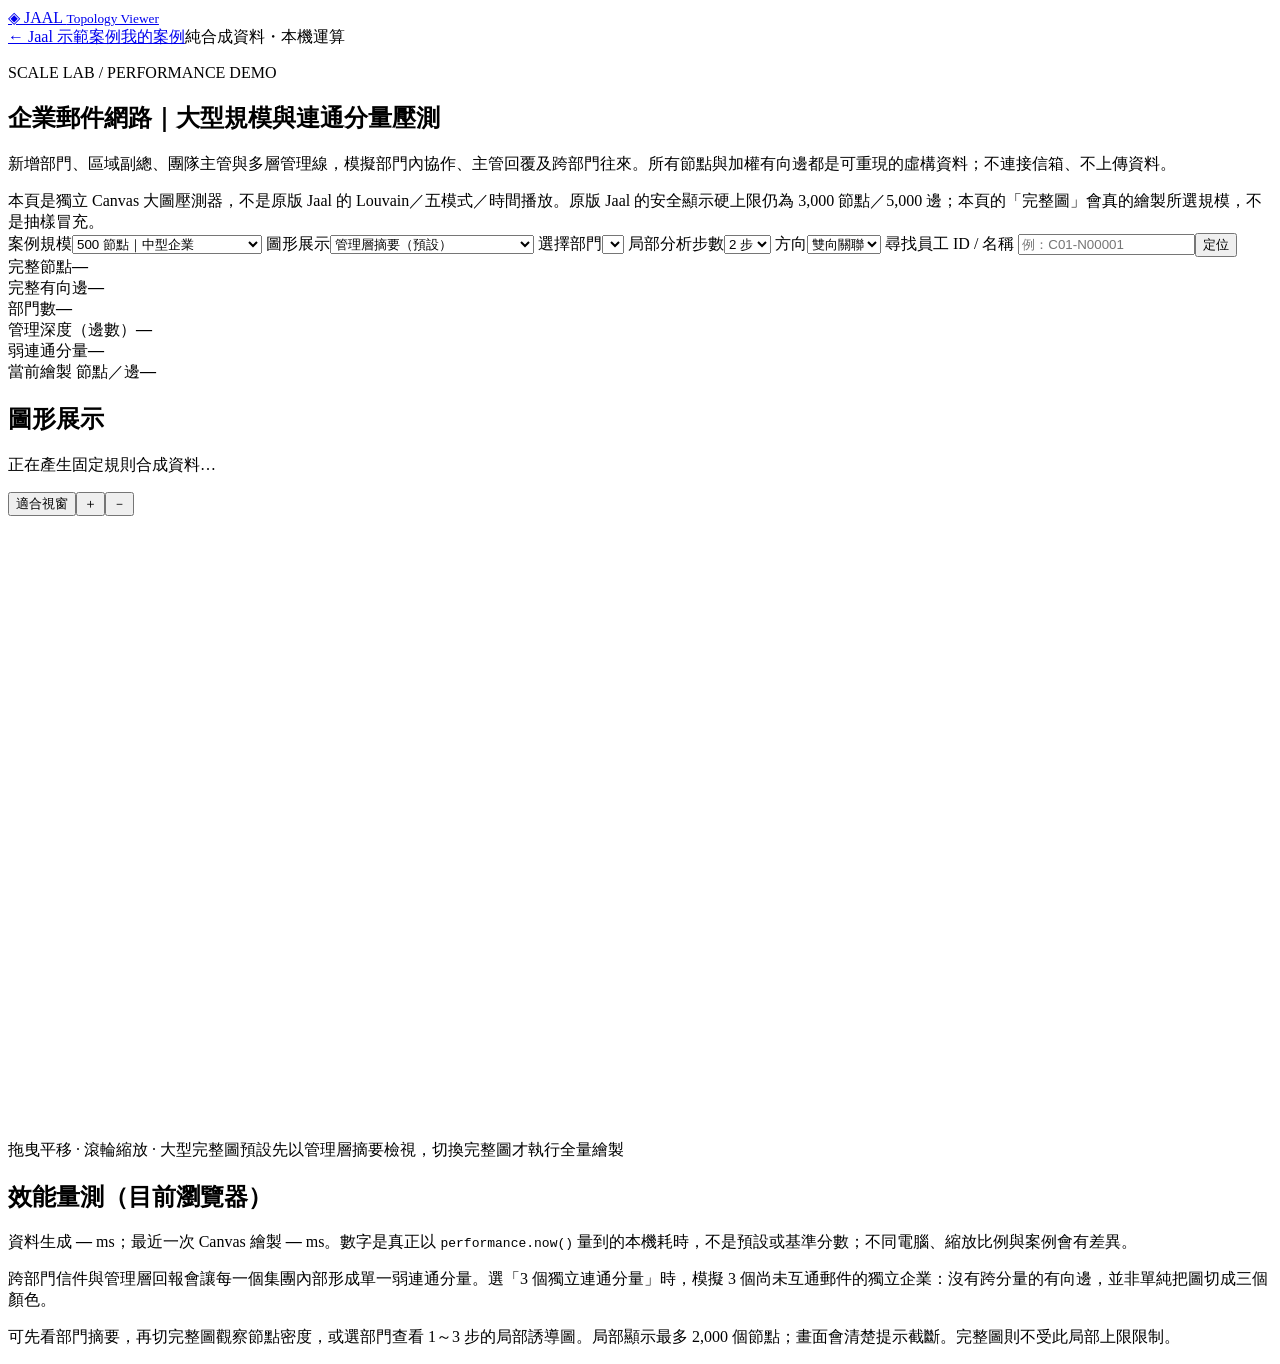
==== jaal_topology/stress_lab/index.html @ 9883aa32 "feat: add static offline corporate scale lab UI assets" ====
<!doctype html>
<html lang="zh-Hant">
<head>
  <meta charset="utf-8">
  <meta name="viewport" content="width=device-width,initial-scale=1">
  <meta name="description" content="離線產生 500 至 20000 位虛構員工的企業郵件網路，測試連通分量與 Canvas 效能。">
  <title>大型郵件網路壓測實驗室｜Jaal Topology Viewer</title>
  <link rel="stylesheet" href="./scale.css">
  <script src="./scale_core.js" defer></script>
  <script src="./scale_ui.js" defer></script>
</head>
<body>
  <header>
    <a class="brand" href="/">◈ JAAL <small>Topology Viewer</small></a>
    <nav><a href="/">← Jaal 示範案例</a><a href="/my-cases/">我的案例</a><span>純合成資料・本機運算</span></nav>
  </header>
  <main>
    <section class="hero">
      <p class="eyebrow">SCALE LAB / PERFORMANCE DEMO</p>
      <h1>企業郵件網路｜大型規模與連通分量壓測</h1>
      <p>新增部門、區域副總、團隊主管與多層管理線，模擬部門內協作、主管回覆及跨部門往來。所有節點與加權有向邊都是可重現的虛構資料；不連接信箱、不上傳資料。</p>
      <div class="caveat">本頁是獨立 Canvas 大圖壓測器，不是原版 Jaal 的 Louvain／五模式／時間播放。原版 Jaal 的安全顯示硬上限仍為 3,000 節點／5,000 邊；本頁的「完整圖」會真的繪製所選規模，不是抽樣冒充。</div>
    </section>
    <section class="controls" aria-label="壓測設定">
      <label>案例規模<select id="scenario">
        <option value="500">500 節點｜中型企業</option>
        <option value="3000">3,000 節點｜大型企業</option>
        <option value="5000">5,000 節點｜集團</option>
        <option value="20000">20,000 節點｜超大型集團</option>
        <option value="islands">500 節點｜3 個獨立連通分量</option>
      </select></label>
      <label>圖形展示<select id="view-mode">
        <option value="summary">管理層摘要（預設）</option>
        <option value="full">完整節點與全部有向邊（壓測）</option>
        <option value="local">局部關係子圖</option>
      </select></label>
      <label>選擇部門<select id="dept-select"></select></label>
      <label>局部分析步數<select id="hops"><option value="1">1 步</option><option value="2" selected>2 步</option><option value="3">3 步</option></select></label>
      <label>方向<select id="direction"><option value="both">雙向關聯</option><option value="out">寄出方向</option><option value="in">收到方向</option></select></label>
      <label>尋找員工 ID / 名稱
        <span class="inline"><input id="node-query" aria-label="員工 ID 或名稱" placeholder="例：C01-N00001"><button id="find-node" type="button">定位</button></span>
      </label>
    </section>
    <section class="metrics" aria-label="實際資料規模">
      <div><span>完整節點</span><strong id="stat-nodes">—</strong></div>
      <div><span>完整有向邊</span><strong id="stat-edges">—</strong></div>
      <div><span>部門數</span><strong id="stat-departments">—</strong></div>
      <div><span>管理深度（邊數）</span><strong id="stat-layers">—</strong></div>
      <div><span>弱連通分量</span><strong id="stat-components">—</strong></div>
      <div><span>當前繪製 節點／邊</span><strong id="stat-visible">—</strong></div>
    </section>
    <section class="board">
      <div class="board-head">
        <div>
          <h2 id="graph-title">圖形展示</h2>
          <p id="status" role="status" aria-live="polite">正在產生固定規則合成資料…</p>
        </div>
        <div class="actions"><button type="button" id="fit">適合視窗</button><button type="button" id="zoom-in">＋</button><button type="button" id="zoom-out">－</button></div>
      </div>
      <canvas id="network" width="960" height="620" aria-label="合成郵件網路 Canvas 圖形，滑鼠拖曳平移，滾輪縮放"></canvas>
      <div class="board-foot">
        <span>拖曳平移 · 滾輪縮放 · 大型完整圖預設先以管理層摘要檢視，切換完整圖才執行全量繪製</span>
        <span id="component-breakdown"></span>
      </div>
    </section>
    <section class="details">
      <h2>效能量測（目前瀏覽器）</h2>
      <p>資料生成 <strong id="stat-build-ms">—</strong> ms；最近一次 Canvas 繪製 <strong id="stat-draw-ms">—</strong> ms。數字是真正以 <code>performance.now()</code> 量到的本機耗時，不是預設或基準分數；不同電腦、縮放比例與案例會有差異。</p>
      <p>跨部門信件與管理層回報會讓每一個集團內部形成單一弱連通分量。選「3 個獨立連通分量」時，模擬 3 個尚未互通郵件的獨立企業：沒有跨分量的有向邊，並非單純把圖切成三個顏色。</p>
      <p>可先看部門摘要，再切完整圖觀察節點密度，或選部門查看 1～3 步的局部誘導圖。局部顯示最多 2,000 個節點；畫面會清楚提示截斷。完整圖則不受此局部上限限制。</p>
    </section>
  </main>
</body>
</html>
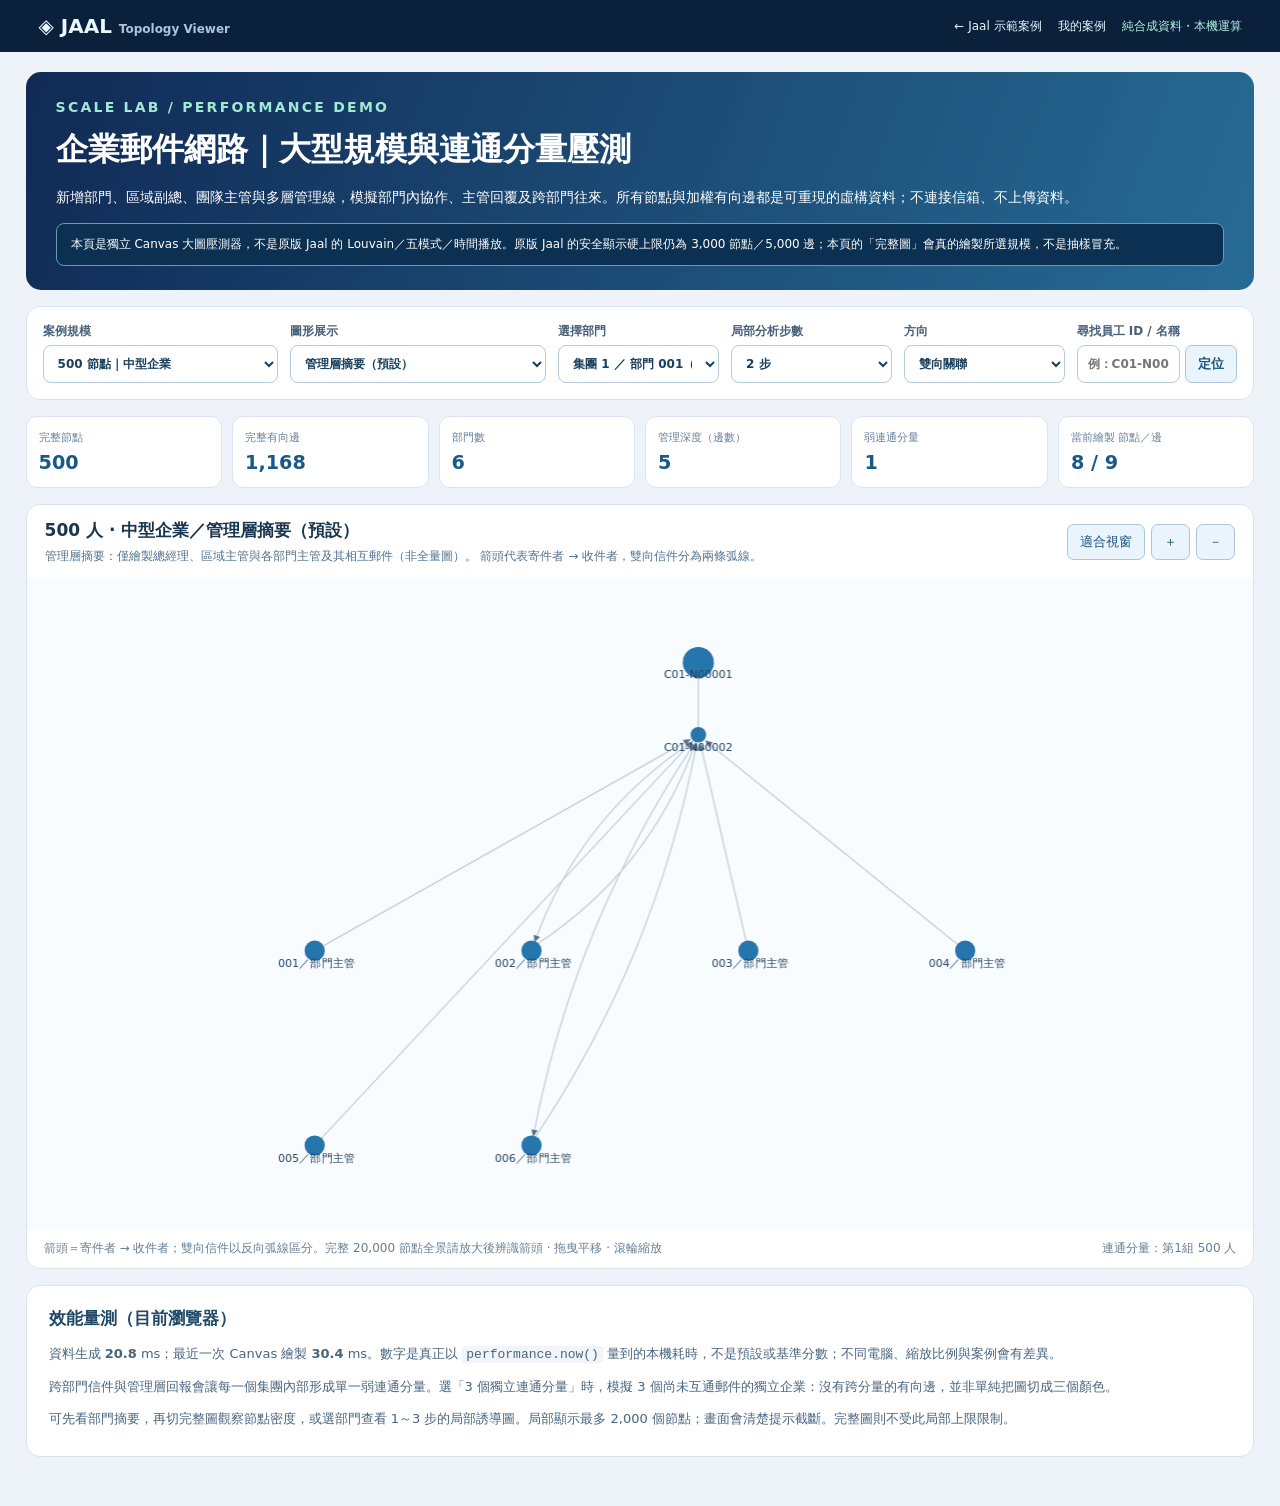
==== commit b371b940: "fix: show directed arrowheads and distinct reciprocal mail curves in Canvas" ====
--- a/jaal_topology/stress_lab/index.html
+++ b/jaal_topology/stress_lab/index.html
@@ -59,7 +59,7 @@
       </div>
       <canvas id="network" width="960" height="620" aria-label="合成郵件網路 Canvas 圖形，滑鼠拖曳平移，滾輪縮放"></canvas>
       <div class="board-foot">
-        <span>拖曳平移 · 滾輪縮放 · 大型完整圖預設先以管理層摘要檢視，切換完整圖才執行全量繪製</span>
+        <span>箭頭＝寄件者 → 收件者；雙向信件以反向弧線區分。完整 20,000 節點全景請放大後辨識箭頭 · 拖曳平移 · 滾輪縮放</span>
         <span id="component-breakdown"></span>
       </div>
     </section>
--- a/jaal_topology/stress_lab/scale.css
+++ b/jaal_topology/stress_lab/scale.css
@@ -0,0 +1 @@
+:root{font-family:system-ui,-apple-system,"Segoe UI","Noto Sans TC",sans-serif;color:#183650;background:#eef3f9}*{box-sizing:border-box}body{margin:0}a{color:inherit}header{display:flex;justify-content:space-between;align-items:center;gap:12px;padding:14px clamp(15px,3vw,40px);background:#0b203b;color:#e9f7ff}header .brand{text-decoration:none;font-weight:850;font-size:20px}header small{font-size:12px;color:#aac5dc}header nav{display:flex;flex-wrap:wrap;align-items:center;gap:16px;font-size:12px}header nav a{text-decoration:none}header nav a:hover{text-decoration:underline}header nav span{color:#b3f1df}main{max-width:1600px;padding:20px clamp(12px,2vw,32px) 50px;margin:auto}.hero{background:linear-gradient(110deg,#102a55,#276b94);color:white;padding:24px 30px;border-radius:15px}.eyebrow{font-size:11px;letter-spacing:.16em;font-weight:750;color:#a2e9d4;margin:0}.hero h1{font-size:clamp(22px,2.5vw,34px);margin:9px 0}.hero p{font-size:14px;line-height:1.65}.caveat{border:1px solid #659cb7;background:#0c3051;border-radius:8px;padding:10px 14px;font-size:12px;line-height:1.7}.controls{margin:16px 0;background:white;padding:16px;border:1px solid #dae4ed;border-radius:14px;display:flex;flex-wrap:wrap;align-items:end;gap:12px}.controls label{font-size:12px;color:#466079;font-weight:700;min-width:145px;display:flex;flex-direction:column;gap:5px;flex:1 1 150px}.controls label:first-child{flex:1 1 225px}.controls label:nth-child(2){flex:1 1 245px}.controls select,.controls input{font:inherit;min-height:38px;padding:8px 10px;border:1px solid #b7cadc;border-radius:8px;background:#fff;color:#1a405e;width:100%}.inline{display:flex;gap:5px}.inline button{white-space:nowrap}.metrics{display:grid;grid-template-columns:repeat(6,minmax(0,1fr));gap:10px}.metrics div{background:white;border-radius:11px;padding:13px 12px;border:1px solid #dae5f1}.metrics span{font-size:11px;color:#66819b;display:block}.metrics strong{font-size:clamp(15px,1.5vw,22px);font-variant-numeric:tabular-nums;display:block;margin-top:6px;color:#195987}.board{margin-top:16px;background:white;border:1px solid #dae4ef;border-radius:14px;overflow:hidden}.board-head{display:flex;justify-content:space-between;align-items:center;gap:12px;padding:14px 18px}.board-head h2{font-size:17px;margin:0 0 6px}.board-head p{color:#52738d;margin:0;font-size:12px}.actions{display:flex;gap:6px}.actions button,.inline button{font:inherit;font-size:13px;border:1px solid #a9c7d9;background:#e9f4fc;color:#1c547b;padding:8px 12px;border-radius:7px;cursor:pointer}button:hover{filter:brightness(.96)}button:focus-visible,select:focus-visible,input:focus-visible{outline:3px solid #71aedd;outline-offset:2px}canvas{display:block;width:100%;height:clamp(450px,58vw,650px);background:#f9fcff;cursor:grab;touch-action:none}canvas.dragging{cursor:grabbing}.board-foot{padding:11px 17px;display:flex;flex-wrap:wrap;gap:10px;justify-content:space-between;color:#667f93;font-size:12px}.details{background:white;border-radius:14px;margin-top:16px;padding:17px 22px;border:1px solid #d9e5ed;color:#48657f;font-size:13px;line-height:1.85}.details h2{font-size:17px;color:#204968;margin:0 0 8px}.details p{margin:8px 0}code{background:#f1f5fa;padding:1px 4px;border-radius:3px}@media(max-width:1040px){.metrics{grid-template-columns:repeat(3,1fr)}}@media(max-width:550px){.metrics{grid-template-columns:repeat(2,1fr)}.hero{padding:20px}.board-head{flex-direction:column;align-items:flex-start}header{flex-direction:column;align-items:flex-start}}
